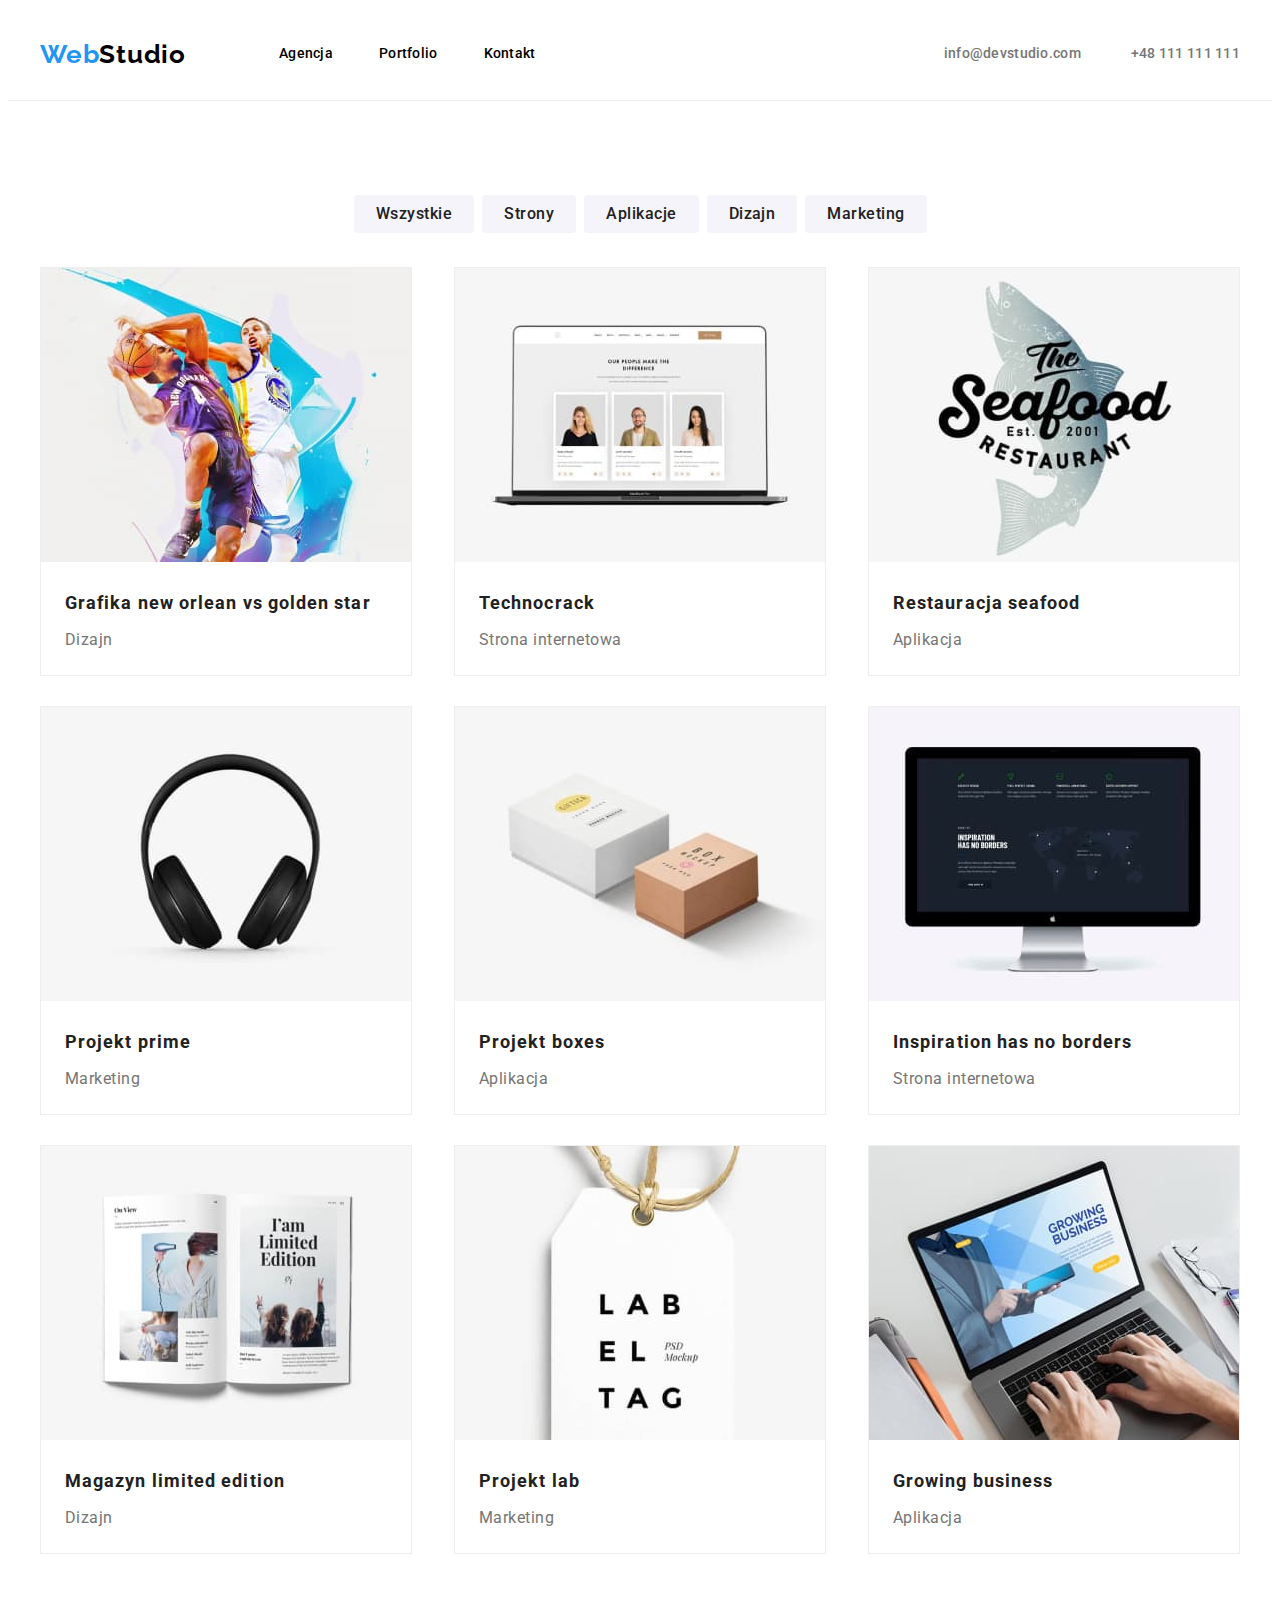
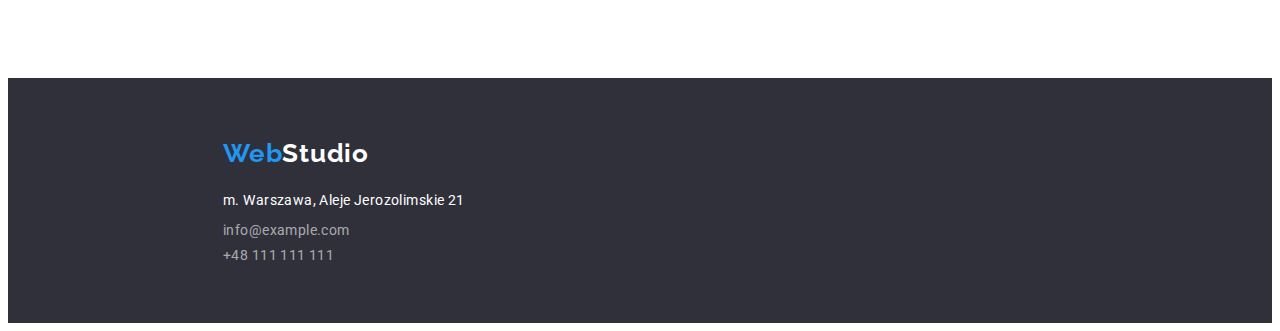
==== portfolio.html @ 56e4a024 "start" ====
<!DOCTYPE html>
<html lang="pl">
    <head>
        <meta charset="UTF-8" />
        <title>Web Studio</title>
        <link
            rel="stylesheet"
            href="https://cdnjs.cloudflare.com/ajax/libs/modern-normalize/1.1.0/modern-normalize.min.css"
            integrity="sha512-wpPYUAdjBVSE4KJnH1VR1HeZfpl1ub8YT/NKx4PuQ5NmX2tKuGu6U/JRp5y+Y8XG2tV+wKQpNHVUX03MfMFn9Q=="
            crossorigin="anonymous"
            referrerpolicy="no-referrer"
        />
        <link rel="preconnect" href="https://fonts.googleapis.com" />
        <link rel="preconnect" href="https://fonts.gstatic.com" crossorigin />
        <link
            href="https://fonts.googleapis.com/css2?family=Raleway:wght@700&family=Roboto:ital,wght@0,400;0,500;0,900;1,700&display=swap"
            rel="stylesheet"
        />
        <link rel="stylesheet" href="css/styles.css" />
    </head>
    <body>
        <header class="page-header-background">
            <div class="container page-header">
                <div class="studio-nav-section">
                    <a href="index.html" class="logo"
                        >Web<span class="logo logo-black">Studio</span></a
                    >
                    <nav class="nav-section">
                        <ul class="menu-nav">
                            <li>
                                <a class="menu-nav-link" href="index.html"
                                    >Agencja</a
                                >
                            </li>
                            <li>
                                <a class="menu-nav-link" href="portfolio.html"
                                    >Portfolio</a
                                >
                            </li>
                            <li>
                                <a class="menu-nav-link" href="#">Kontakt</a>
                            </li>
                        </ul>
                    </nav>
                </div>

                <div class="contact-header">
                    <a
                        class="contact-header mail"
                        href="mailto:info@devstudio.com"
                        >info@devstudio.com</a
                    >
                    <a class="contact-header tel" href="tel:+48111111111"
                        >+48 111 111 111</a
                    >
                </div>
            </div>
        </header>
        <main>
            <!--projects-->
            <section class="section">
                <div class="container">
                    <ul class="filter-list">
                        <li>
                            <button class="filter-button" type="button">
                                Wszystkie
                            </button>
                        </li>
                        <li>
                            <button class="filter-button" type="button">
                                Strony
                            </button>
                        </li>
                        <li>
                            <button class="filter-button" type="button">
                                Aplikacje
                            </button>
                        </li>
                        <li>
                            <button class="filter-button" type="button">
                                Dizajn
                            </button>
                        </li>
                        <li>
                            <button class="filter-button" type="button">
                                Marketing
                            </button>
                        </li>
                    </ul>

                    <ul class="projects-list">
                        <li class="project-item">
                            <figure>
                                <img
                                    src="images/portfolio/new-orlean.jpg"
                                    width="370"
                                    height="294"
                                />
                                <figcaption class="project-description">
                                    <h2 class="project-header">
                                        Grafika new orlean vs golden star
                                    </h2>
                                    <p class="project-category">Dizajn</p>
                                </figcaption>
                            </figure>
                        </li>
                        <li class="project-item">
                            <figure>
                                <img
                                    src="images/portfolio/technocrack.jpg"
                                    width="370"
                                    height="294"
                                />
                                <figcaption class="project-description">
                                    <h2 class="project-header">Technocrack</h2>
                                    <p class="project-category">
                                        Strona internetowa
                                    </p>
                                </figcaption>
                            </figure>
                        </li>
                        <li class="project-item">
                            <figure>
                                <img
                                    src="images/portfolio/seafood.jpg"
                                    width="370"
                                    height="294"
                                />
                                <figcaption class="project-description">
                                    <h2 class="project-header">
                                        Restauracja seafood
                                    </h2>
                                    <p class="project-category">Aplikacja</p>
                                </figcaption>
                            </figure>
                        </li>
                        <li class="project-item">
                            <figure>
                                <img
                                    src="images/portfolio/pprime.jpg"
                                    width="370"
                                    height="294"
                                />
                                <figcaption class="project-description">
                                    <h2 class="project-header">
                                        Projekt prime
                                    </h2>
                                    <p class="project-category">Marketing</p>
                                </figcaption>
                            </figure>
                        </li>
                        <li class="project-item">
                            <figure>
                                <img
                                    src="images/portfolio/pboxes.jpg"
                                    width="370"
                                    height="294"
                                />
                                <figcaption class="project-description">
                                    <h2 class="project-header">
                                        Projekt boxes
                                    </h2>
                                    <p class="project-category">Aplikacja</p>
                                </figcaption>
                            </figure>
                        </li>
                        <li class="project-item">
                            <figure>
                                <img
                                    src="images/portfolio/noborders.jpg"
                                    width="370"
                                    height="294"
                                />
                                <figcaption class="project-description">
                                    <h2 class="project-header">
                                        Inspiration has no borders
                                    </h2>
                                    <p class="project-category">
                                        Strona internetowa
                                    </p>
                                </figcaption>
                            </figure>
                        </li>
                        <li class="project-item">
                            <figure>
                                <img
                                    src="images/portfolio/magazine.jpg"
                                    width="370"
                                    height="294"
                                />
                                <figcaption class="project-description">
                                    <h2 class="project-header">
                                        Magazyn limited edition
                                    </h2>
                                    <p class="project-category">Dizajn</p>
                                </figcaption>
                            </figure>
                        </li>
                        <li class="project-item">
                            <figure>
                                <img
                                    src="images/portfolio/tag.jpg"
                                    width="370"
                                    height="294"
                                />
                                <figcaption class="project-description">
                                    <h2 class="project-header">Projekt lab</h2>
                                    <p class="project-category">Marketing</p>
                                </figcaption>
                            </figure>
                        </li>
                        <li class="project-item">
                            <figure>
                                <img
                                    src="images/portfolio/growing.jpg"
                                    width="370"
                                    height="294"
                                />
                                <figcaption class="project-description">
                                    <h2 class="project-header">
                                        Growing business
                                    </h2>
                                    <p class="project-category">Aplikacja</p>
                                </figcaption>
                            </figure>
                        </li>
                    </ul>
                </div>
            </section>
        </main>
        <footer class="footer">
            <div class="container">
                <a href="index.html" class="logo"
                    >Web<span class="logo logo-white">Studio</span></a
                >
                <address>
                    <p class="address-footer">
                        m. Warszawa, Aleje Jerozolimskie 21
                    </p>
                    <p class="contact-footer-mail">info@example.com</p>
                    <p class="contact-footer-tel">+48 111 111 111</p>
                </address>
            </div>
        </footer>
    </body>
</html>
---- css/styles.css ----
:root {
    --logo-text-color-blue: #2196f3;
    --logo-text-color-black: #000000;
    --main-font-color: #212121;
    --contact-color: #757575;
    --contact-color-footer: rgba(255, 255, 255, 0.6);
    --main-white-color: #ffffff;
    --background-color: #2f303a;
    --button-color: #f5f4fa;
    --border-color: #ececec;
    --box-shadow-color: rgba(0, 0, 0, 0.12);
    --box-shadow-color2: rgba(0, 0, 0, 0.14);
    --box-shadow-color3: rgba(0, 0, 0, 0.2);
    --button-border: rgba(0, 0, 0, 0.15);
    --button-shadow1: rgba(0, 0, 0, 0.1);
    --button-shadow2: rgba(0, 0, 0, 0.08);
    --item-border: #eeeeee;
}

body {
    font-family: 'Roboto', serif;
    font-size: 14px;
    color: var(--main-font-color);
    text-decoration: none;
}

.container {
    width: 1200px;
    padding-left: 15px;
    padding-right: 15px;
    margin: 0 auto;
}

.logo {
    font-family: 'Raleway';
    font-size: 26px;
    font-weight: 700;
    color: var(--logo-text-color-blue);
    line-height: 1.19;
    letter-spacing: 0.03em;
    text-decoration: none;
}

.logo-black {
    color: var(--logo-text-color-black);
}
.logo-white {
    color: var(--main-white-color);
}
.page-header-background {
    border-bottom: 1px solid var(--border-color);
    padding-top: 24px;
    padding-bottom: 24px;
}
.page-header {
    display: flex;
    align-items: center;
    justify-content: space-between;
    flex-wrap: nowrap;
    background-color: var(--main-white-color);
    border-bottom-width: 1px solid var(--border-color);
}

.nav-section {
    display: inline-flex;
    justify-content: space-between;
}

.studio-nav-section {
    display: flex;
    justify-content: space-between;
    align-items: center;
}

.menu-nav {
    font-weight: 500;
    line-height: 1.14;
    letter-spacing: 0.02em;
    text-decoration: none;
    color: var(--main-font-color);
    display: flex;
    justify-content: space-between;
    align-items: center;
    list-style: none;
    padding-left: 93px;
    gap: 46px;
}

.menu-nav-link {
    color: var(--logo-text-color-black);
    text-decoration: none;
}

.menu-nav-link:hover {
    color: var(--logo-text-color-blue);
}

.menu-nav-link:focus {
    color: var(--logo-text-color-blue);
}

.contact-header {
    color: var(--contact-color);
    font-weight: 500;
    line-height: 1.14;
    letter-spacing: 0.02em;
    text-decoration: none;
    display: inline-flex;
    justify-content: space-between;
}

.contact-header:hover {
    color: var(--logo-text-color-blue);
}

.contact-header:focus {
    color: var(--logo-text-color-blue);
}

.mail {
    display: inline;
}

.tel {
    margin-left: 50px;
}
.contact-footer-mail {
    line-height: 1, 71;
    letter-spacing: 0.03em;
    color: var(--contact-color-footer);
    font-style: normal;
    margin-top: 9px;
    margin-bottom: 9px;
}
.contact-footer-tel {
    line-height: 1, 71;
    letter-spacing: 0.03em;
    color: var(--contact-color-footer);
    font-style: normal;
    margin-top: 0px;
    margin-bottom: 0px;
}

.section {
    padding-top: 94px;
    padding-bottom: 94px;
}

.hero {
    padding: 200px;
    background-color: var(--background-color);
}

.hero-title {
    font-size: 44px;
    font-weight: 900;
    color: var(--main-white-color);
    line-height: 1.36;
    text-align: center;
    letter-spacing: 0.06em;
    text-transform: uppercase;
    background: var(--background-color);
    margin: 0 auto;
    margin-bottom: 30px;
}

.hero-button {
    color: var(--main-white-color);
    font-family: 'Roboto', serif;
    font-weight: 700;
    font-size: 16px;
    line-height: 1.88;
    letter-spacing: 0.06em;
    background: var(--logo-text-color-blue);
    text-align: center;
    display: block;
    margin: auto;
    cursor: pointer;
    box-shadow: 0px 4px 4px var(--button-border);
    border-radius: 4px;
    border-style: none;
    padding: 10px 42px;
}

.filter-button {
    font-family: 'Roboto', serif;
    color: var(--main-font-color);
    font-size: 16px;
    font-weight: 500;
    line-height: 1.63;
    text-align: center;
    letter-spacing: 0.03em;
    background-color: var(--button-color);
    border: none;
    border-radius: 4px;
    cursor: pointer;
    padding: 6px 22px;
}

.filter-button:hover {
    color: var(--main-white-color);
    background-color: var(--logo-text-color-blue);
    box-shadow: 0px 3px 1px var(--button-shadow1),
        0px 1px 2px var(--button-shadow2), 0px 2px 2px var(--box-shadow-color);
    border-radius: 4px;
}

.filter-button:focus {
    color: var(--main-white-color);
    background-color: var(--logo-text-color-blue);
}

.address-footer {
    line-height: 1.71;
    letter-spacing: 0.03em;
    color: var(--main-white-color);
    font-style: normal;
    margin-bottom: 0;
    margin-top: 20px;
}

.footer {
    background-color: var(--background-color);
    padding: 60px 200px;
}

.advantages {
    display: flex;
    justify-content: space-between;
    padding-top: 94px;
}
.advantages-item {
    align-self: flex-start;
}

.advantages-list {
    display: flex;
    align-items: center;
    justify-content: space-between;
    margin: 0;
}

.advantages-title {
    font-weight: 700;
    line-height: 1.14;
    letter-spacing: 0.03em;
    text-transform: uppercase;
    justify-items: center;
}

.advantages-description {
    line-height: 1.71;
    letter-spacing: 0.03em;
    color: var(--contact-color);
    margin-top: 10px;
    margin-left: 0px;
    margin-right: 21px;
}

.job-header {
    font-weight: 700;
    font-size: 36px;
    line-height: 1.17;
    text-align: center;
    letter-spacing: 0.03em;
    margin-top: 0px;
    margin-bottom: 0px;
}
.job-item {
    display: block;
}

.team {
    background-color: var(--button-color);
}
.team-header {
    font-weight: 700;
    font-size: 36px;
    line-height: 1.17;
    text-align: center;
    letter-spacing: 0.03em;
    margin-top: 0px;
    margin-bottom: 0px;
}

.team-item {
    background-color: var(--main-white-color);
    box-shadow: 0px 1px 3px var(--box-shadow-color),
        0px 1px 1px var(--box-shadow-color2),
        0px 2px 1px var(--box-shadow-color3);
    border-radius: 0px 0px 4px 4px;
    padding-bottom: 30px;
}
.team-name {
    font-weight: 500;
    font-size: 16px;
    line-height: 1.19;
    text-align: center;
    letter-spacing: 0.03em;
    margin-bottom: 10px;
    margin-top: 30px;
}

.team-job {
    font-size: 16px;
    line-height: 1.19;
    text-align: center;
    letter-spacing: 0.03em;
    color: var(--contact-color);
    margin-bottom: 0px;
}

.team-list {
    list-style: none;
    display: flex;
    justify-content: center;
    gap: 30px;
    margin-top: 50px;
    margin-bottom: 0px;
    padding-left: 0;
}

.job-list {
    list-style: none;
    display: flex;
    justify-content: space-between;
    gap: 30px;
    margin-top: 50px;
    margin-bottom: 0px;
    padding-left: 0px;
}

.filter-list {
    list-style: none;
    display: flex;
    align-items: flex-start;
    gap: 8px;
    padding: 0;
    margin-left: 314px;
    margin-right: 314px;
    margin-top: 0px;
    margin-bottom: 34px;
}

.projects-list {
    list-style: none;
    display: flex;
    flex-wrap: wrap;
    align-items: center;
    justify-content: space-between;
    padding: 0px;
    margin: 0px;
}

.project-item {
    padding-bottom: 20px;
    margin-bottom: 30px;
    background: var(--main-white-color);
    border: 1px solid var(--item-border);
}

.project-header {
    font-weight: 700;
    font-size: 18px;
    line-height: 2;
    letter-spacing: 0.06em;
    margin-top: 20px;
    margin-bottom: 4px;
}

.project-category {
    color: var(--contact-color);
    font-size: 16px;
    line-height: 1.875;
    letter-spacing: 0.03em;
    margin-top: 0px;
    margin-bottom: 0px;
}

figure {
    margin: 0px;
}

.project-description {
    padding-left: 24px;
    padding-right: 24px;
}
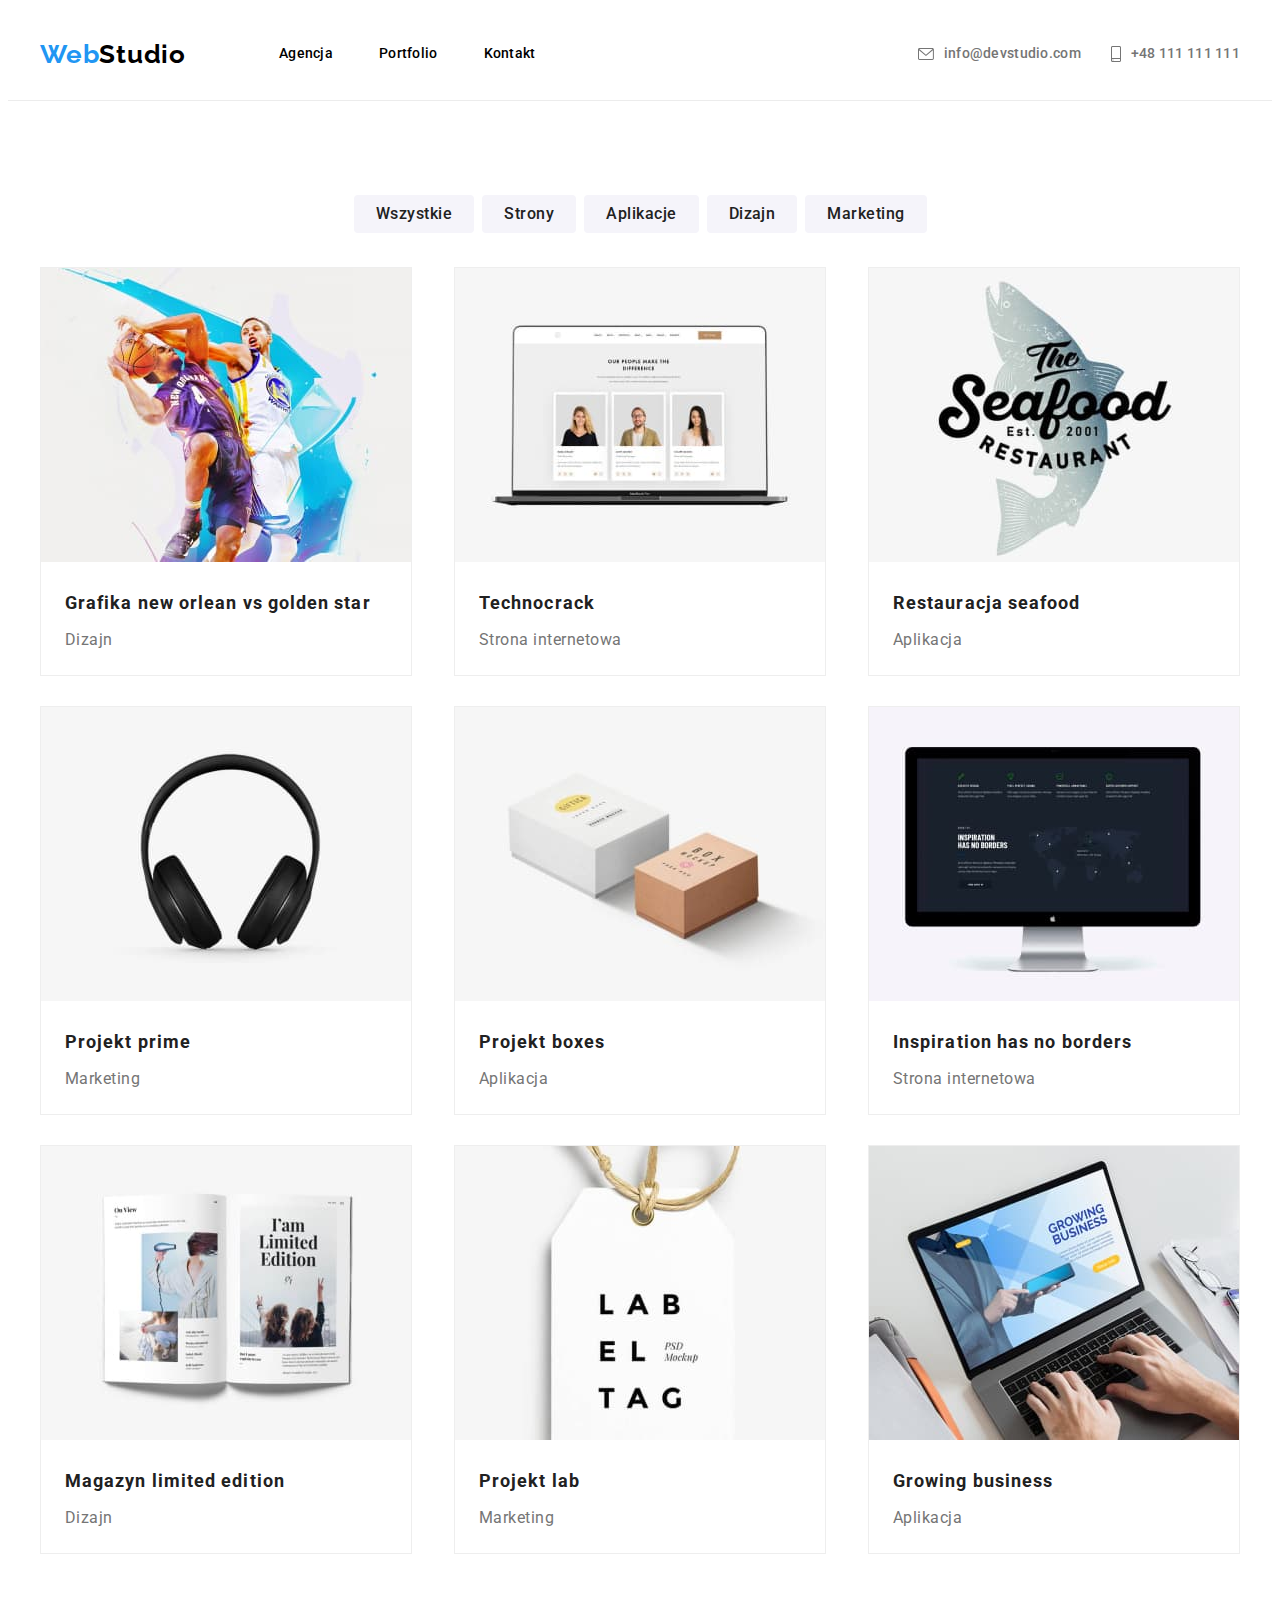
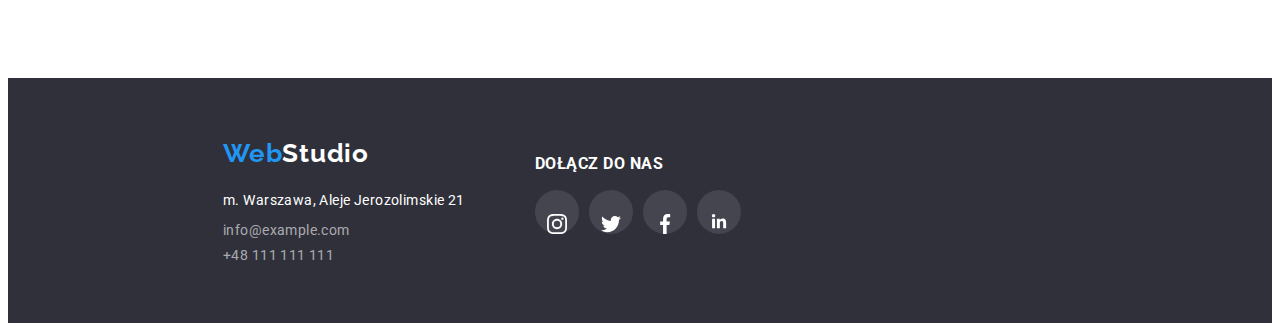
==== commit 585af593: "zmiany header i clients" ====
--- a/portfolio.html
+++ b/portfolio.html
@@ -19,6 +19,7 @@
         <link rel="stylesheet" href="css/styles.css" />
     </head>
     <body>
+        <!-- HEADER -->
         <header class="page-header-background">
             <div class="container page-header">
                 <div class="studio-nav-section">
@@ -46,18 +47,31 @@
 
                 <div class="contact-header">
                     <a
-                        class="contact-header mail"
+                        class="contact-header header-icon"
                         href="mailto:info@devstudio.com"
-                        >info@devstudio.com</a
-                    >
-                    <a class="contact-header tel" href="tel:+48111111111"
-                        >+48 111 111 111</a
+                    >
+                        <svg class="icon-envelope" width="16" height="12">
+                            <use href="./images/icons.svg#icon-envelope"></use>
+                        </svg>
+                        info@devstudio.com</a
+                    >
+
+                    <a
+                        class="contact-header header-icon"
+                        href="tel:+48111111111"
+                    >
+                        <svg class="icon-smartphone" width="10" height="16">
+                            <use
+                                href="./images/icons.svg#icon-smartphone"
+                            ></use>
+                        </svg>
+                        +48 111 111 111</a
                     >
                 </div>
             </div>
         </header>
         <main>
-            <!--projects-->
+            <!--FILTERS-->
             <section class="section">
                 <div class="container">
                     <ul class="filter-list">
@@ -87,10 +101,10 @@
                             </button>
                         </li>
                     </ul>
-
+                    <!-- PROJECTS -->
                     <ul class="projects-list">
                         <li class="project-item">
-                            <figure>
+                            <figure class="project-box">
                                 <img
                                     src="images/portfolio/new-orlean.jpg"
                                     width="370"
@@ -105,7 +119,7 @@
                             </figure>
                         </li>
                         <li class="project-item">
-                            <figure>
+                            <figure class="project-box">
                                 <img
                                     src="images/portfolio/technocrack.jpg"
                                     width="370"
@@ -120,7 +134,7 @@
                             </figure>
                         </li>
                         <li class="project-item">
-                            <figure>
+                            <figure class="project-box">
                                 <img
                                     src="images/portfolio/seafood.jpg"
                                     width="370"
@@ -135,7 +149,7 @@
                             </figure>
                         </li>
                         <li class="project-item">
-                            <figure>
+                            <figure class="project-box">
                                 <img
                                     src="images/portfolio/pprime.jpg"
                                     width="370"
@@ -150,7 +164,7 @@
                             </figure>
                         </li>
                         <li class="project-item">
-                            <figure>
+                            <figure class="project-box">
                                 <img
                                     src="images/portfolio/pboxes.jpg"
                                     width="370"
@@ -165,7 +179,7 @@
                             </figure>
                         </li>
                         <li class="project-item">
-                            <figure>
+                            <figure class="project-box">
                                 <img
                                     src="images/portfolio/noborders.jpg"
                                     width="370"
@@ -182,7 +196,7 @@
                             </figure>
                         </li>
                         <li class="project-item">
-                            <figure>
+                            <figure class="project-box">
                                 <img
                                     src="images/portfolio/magazine.jpg"
                                     width="370"
@@ -197,7 +211,7 @@
                             </figure>
                         </li>
                         <li class="project-item">
-                            <figure>
+                            <figure class="project-box">
                                 <img
                                     src="images/portfolio/tag.jpg"
                                     width="370"
@@ -210,7 +224,7 @@
                             </figure>
                         </li>
                         <li class="project-item">
-                            <figure>
+                            <figure class="project-box">
                                 <img
                                     src="images/portfolio/growing.jpg"
                                     width="370"
@@ -228,18 +242,85 @@
                 </div>
             </section>
         </main>
+        <!-- FOOTER -->
         <footer class="footer">
-            <div class="container">
-                <a href="index.html" class="logo"
-                    >Web<span class="logo logo-white">Studio</span></a
-                >
-                <address>
-                    <p class="address-footer">
-                        m. Warszawa, Aleje Jerozolimskie 21
-                    </p>
-                    <p class="contact-footer-mail">info@example.com</p>
-                    <p class="contact-footer-tel">+48 111 111 111</p>
-                </address>
+            <div class="container footer-parts">
+                <div class="footer-contacts">
+                    <a href="index.html" class="logo"
+                        >Web<span class="logo logo-white">Studio</span></a
+                    >
+                    <address>
+                        <p class="address-footer">
+                            m. Warszawa, Aleje Jerozolimskie 21
+                        </p>
+                        <p class="contact-footer-mail">info@example.com</p>
+                        <p class="contact-footer-tel">+48 111 111 111</p>
+                    </address>
+                </div>
+                <div class="footer-social">
+                    <h3 class="footer-header">Dołącz do nas</h3>
+
+                    <ul class="team-icons footer-icons">
+                        <li>
+                            <a
+                                class="team-icons-link footer-icons-link"
+                                href="#"
+                            >
+                                <svg class="team-social" width="44" height="44">
+                                    <use
+                                        class="circle-insta"
+                                        width="20"
+                                        heigh="20"
+                                        href="./images/icons.svg#icon-instagram-2"
+                                    ></use>
+                                </svg>
+                            </a>
+                        </li>
+
+                        <li>
+                            <a
+                                class="team-icons-link footer-icons-link"
+                                href="#"
+                            >
+                                <svg class="team-social" width="44" height="44">
+                                    <use
+                                        class="circle-twitter"
+                                        width="20"
+                                        href="./images/icons.svg#icon-twitter-1"
+                                    ></use>
+                                </svg>
+                            </a>
+                        </li>
+                        <li>
+                            <a
+                                class="team-icons-link footer-icons-link"
+                                href="#"
+                            >
+                                <svg class="team-social" width="44" height="44">
+                                    <use
+                                        class="circle-facebook"
+                                        width="20"
+                                        href="./images/icons.svg#icon-facebook-1"
+                                    ></use>
+                                </svg>
+                            </a>
+                        </li>
+                        <li>
+                            <a
+                                class="team-icons-link footer-icons-link"
+                                href="#"
+                            >
+                                <svg class="team-social" width="44" height="44">
+                                    <use
+                                        class="circle-likedin"
+                                        width="20"
+                                        href="./images/icons.svg#icon-linkedin-1"
+                                    ></use>
+                                </svg>
+                            </a>
+                        </li>
+                    </ul>
+                </div>
             </div>
         </footer>
     </body>
--- a/css/styles.css
+++ b/css/styles.css
@@ -11,10 +11,15 @@
     --box-shadow-color: rgba(0, 0, 0, 0.12);
     --box-shadow-color2: rgba(0, 0, 0, 0.14);
     --box-shadow-color3: rgba(0, 0, 0, 0.2);
+    --box-shadow-color4: rgba(0, 0, 0, 0.06);
+    --box-shadow-color5: rgba(0, 0, 0, 0.16);
     --button-border: rgba(0, 0, 0, 0.15);
     --button-shadow1: rgba(0, 0, 0, 0.1);
     --button-shadow2: rgba(0, 0, 0, 0.08);
     --item-border: #eeeeee;
+    --stroke-color: #afb1b8;
+    --gradient-color: rgba(47, 48, 58, 0.4);
+    --footer-circle-bg: rgba(255, 255, 255, 0.1);
 }
 
 body {
@@ -47,6 +52,8 @@
 .logo-white {
     color: var(--main-white-color);
 }
+
+/* header */
 .page-header-background {
     border-bottom: 1px solid var(--border-color);
     padding-top: 24px;
@@ -91,10 +98,7 @@
     text-decoration: none;
 }
 
-.menu-nav-link:hover {
-    color: var(--logo-text-color-blue);
-}
-
+.menu-nav-link:hover,
 .menu-nav-link:focus {
     color: var(--logo-text-color-blue);
 }
@@ -106,7 +110,8 @@
     letter-spacing: 0.02em;
     text-decoration: none;
     display: inline-flex;
-    justify-content: space-between;
+    align-items: center;
+    gap: 0 30px;
 }
 
 .contact-header:hover {
@@ -117,28 +122,17 @@
     color: var(--logo-text-color-blue);
 }
 
-.mail {
-    display: inline;
-}
-
-.tel {
-    margin-left: 50px;
-}
-.contact-footer-mail {
-    line-height: 1, 71;
-    letter-spacing: 0.03em;
-    color: var(--contact-color-footer);
-    font-style: normal;
-    margin-top: 9px;
-    margin-bottom: 9px;
-}
-.contact-footer-tel {
-    line-height: 1, 71;
-    letter-spacing: 0.03em;
-    color: var(--contact-color-footer);
-    font-style: normal;
-    margin-top: 0px;
-    margin-bottom: 0px;
+.header-icon {
+    display: inline-flex;
+    gap: 10px;
+}
+
+.icon-envelope {
+    fill: currentColor;
+}
+
+.icon-smartphone {
+    fill: currentColor;
 }
 
 .section {
@@ -146,9 +140,21 @@
     padding-bottom: 94px;
 }
 
+/* hero */
+
 .hero {
     padding: 200px;
     background-color: var(--background-color);
+    background-image: linear-gradient(
+            to bottom,
+            var(--gradient-color),
+            var(--gradient-color)
+        ),
+        url(/images/hero-bg.jpg);
+    background-repeat: no-repeat;
+    background-size: cover;
+    max-width: 1600px;
+    margin: 0 auto;
 }
 
 .hero-title {
@@ -159,7 +165,6 @@
     text-align: center;
     letter-spacing: 0.06em;
     text-transform: uppercase;
-    background: var(--background-color);
     margin: 0 auto;
     margin-bottom: 30px;
 }
@@ -181,7 +186,7 @@
     border-style: none;
     padding: 10px 42px;
 }
-
+/* filter btn */
 .filter-button {
     font-family: 'Roboto', serif;
     color: var(--main-font-color);
@@ -210,20 +215,7 @@
     background-color: var(--logo-text-color-blue);
 }
 
-.address-footer {
-    line-height: 1.71;
-    letter-spacing: 0.03em;
-    color: var(--main-white-color);
-    font-style: normal;
-    margin-bottom: 0;
-    margin-top: 20px;
-}
-
-.footer {
-    background-color: var(--background-color);
-    padding: 60px 200px;
-}
-
+/* advantages */
 .advantages {
     display: flex;
     justify-content: space-between;
@@ -238,6 +230,7 @@
     align-items: center;
     justify-content: space-between;
     margin: 0;
+    gap: 30px;
 }
 
 .advantages-title {
@@ -254,9 +247,17 @@
     color: var(--contact-color);
     margin-top: 10px;
     margin-left: 0px;
-    margin-right: 21px;
-}
-
+    margin-right: 0px;
+}
+.advantage-icon {
+    background-color: var(--button-color);
+    width: 270px;
+    height: 120px;
+    border-radius: 4px;
+    padding: 25px 100px;
+    margin-bottom: 30px;
+}
+/* job */
 .job-header {
     font-weight: 700;
     font-size: 36px;
@@ -269,7 +270,7 @@
 .job-item {
     display: block;
 }
-
+/* team */
 .team {
     background-color: var(--button-color);
 }
@@ -319,6 +320,31 @@
     margin-bottom: 0px;
     padding-left: 0;
 }
+.team-icons {
+    display: flex;
+    justify-content: space-between;
+    align-items: center;
+    list-style: none;
+    margin-top: 16px;
+    padding: 0 32px;
+    gap: 10px;
+}
+
+.team-icons-link {
+    fill: var(--stroke-color);
+    width: 44px;
+    height: 44px;
+    display: block;
+}
+.team-icons-link:hover > .team-social,
+.team-icons-link:focus > .team-social {
+    border-radius: 50%;
+    background-color: var(--logo-text-color-blue);
+    fill: var(--main-white-color);
+}
+.team-social {
+    padding: 12px;
+}
 
 .job-list {
     list-style: none;
@@ -341,6 +367,7 @@
     margin-top: 0px;
     margin-bottom: 34px;
 }
+/* projects */
 
 .projects-list {
     list-style: none;
@@ -351,7 +378,9 @@
     padding: 0px;
     margin: 0px;
 }
-
+.project-box {
+    margin: 0px;
+}
 .project-item {
     padding-bottom: 20px;
     margin-bottom: 30px;
@@ -359,6 +388,13 @@
     border: 1px solid var(--item-border);
 }
 
+.project-item:hover {
+    box-shadow: 0px 1px 1px var(--box-shadow-color),
+        0px 4px 4px var(--box-shadow-color4),
+        1px 4px 6px var(--box-shadow-color5);
+    cursor: pointer;
+}
+
 .project-header {
     font-weight: 700;
     font-size: 18px;
@@ -377,11 +413,109 @@
     margin-bottom: 0px;
 }
 
-figure {
-    margin: 0px;
-}
-
 .project-description {
     padding-left: 24px;
     padding-right: 24px;
 }
+
+.social-links {
+    align-items: center;
+    display: flex;
+}
+
+/* clients */
+.clients-header {
+    font-weight: 700;
+    font-size: 36px;
+    line-height: 1.17;
+    text-align: center;
+    letter-spacing: 0.03em;
+    margin-top: 0px;
+    margin-bottom: 0px;
+}
+.clients-list {
+    list-style: none;
+    display: flex;
+    justify-content: space-between;
+    gap: 30px;
+    margin-top: 50px;
+    margin-bottom: 0px;
+    padding-left: 0;
+}
+
+.client-logo {
+}
+.client-item:hover,
+.client-item:focus {
+    fill: var(--logo-text-color-blue);
+    border-radius: 4px;
+    border: 1px solid var(--logo-text-color-blue);
+}
+
+.client-item {
+    width: 170px;
+    height: 92px;
+    border: 1px solid var(--stroke-color);
+    border-radius: 4px;
+    padding: 17px 32px 17px 32px;
+    display: block;
+    fill: var(--stroke-color);
+}
+
+/* footer */
+
+.footer.contacts {
+}
+.footer-social {
+}
+.footer-icons {
+    display: flex;
+    justify-content: space-between;
+    padding-left: 0px;
+}
+.footer-parts {
+    display: flex;
+    gap: 70px;
+}
+.footer-header {
+    font-weight: 700;
+    line-height: 1, 71;
+    text-transform: uppercase;
+    letter-spacing: 0.03em;
+    color: var(--main-white-color);
+}
+.contact-footer-mail {
+    line-height: 1, 71;
+    letter-spacing: 0.03em;
+    color: var(--contact-color-footer);
+    font-style: normal;
+    margin-top: 9px;
+    margin-bottom: 9px;
+}
+.contact-footer-tel {
+    line-height: 1, 71;
+    letter-spacing: 0.03em;
+    color: var(--contact-color-footer);
+    font-style: normal;
+    margin-top: 0px;
+    margin-bottom: 0px;
+}
+
+.address-footer {
+    line-height: 1.71;
+    letter-spacing: 0.03em;
+    color: var(--main-white-color);
+    font-style: normal;
+    margin-bottom: 0;
+    margin-top: 20px;
+}
+
+.footer {
+    background-color: var(--background-color);
+    padding: 60px 200px;
+}
+.footer-icons-link {
+    fill: var(--main-white-color);
+    border-radius: 50%;
+    background-color: var(--footer-circle-bg);
+}
